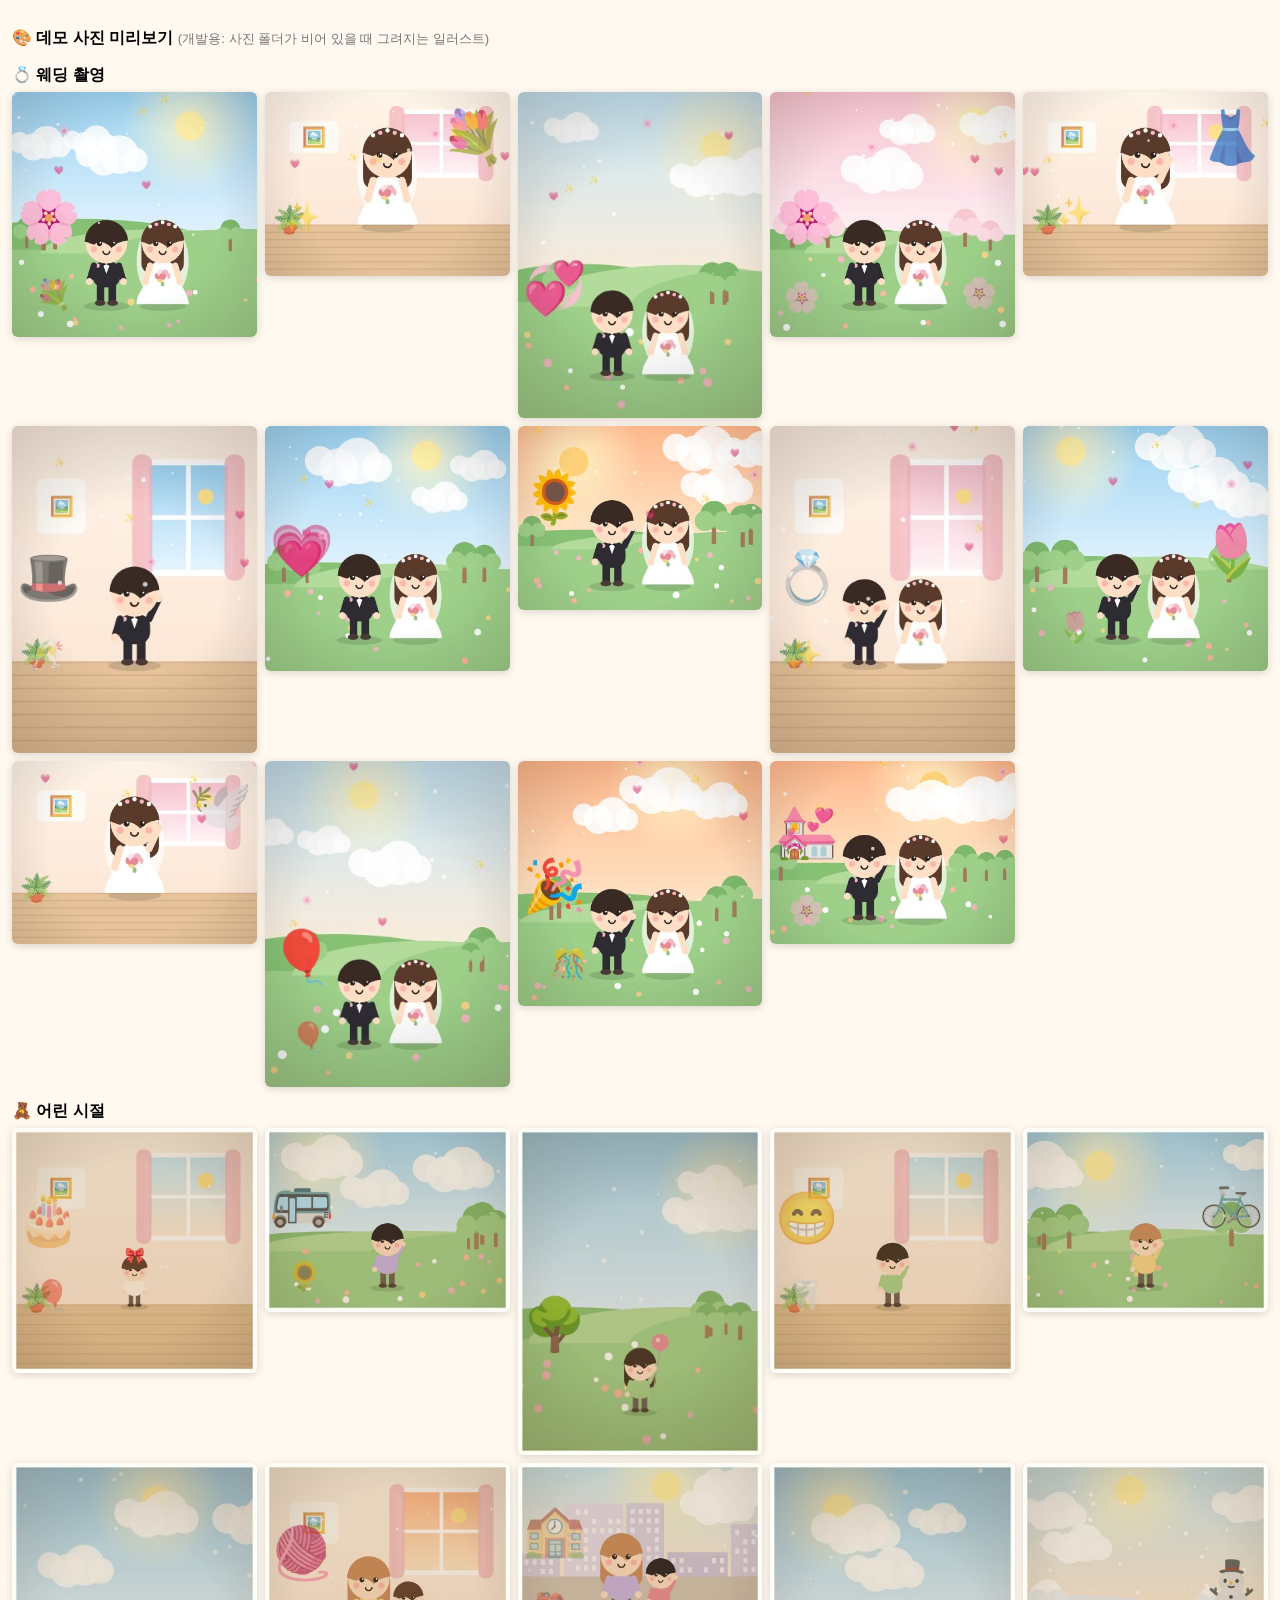
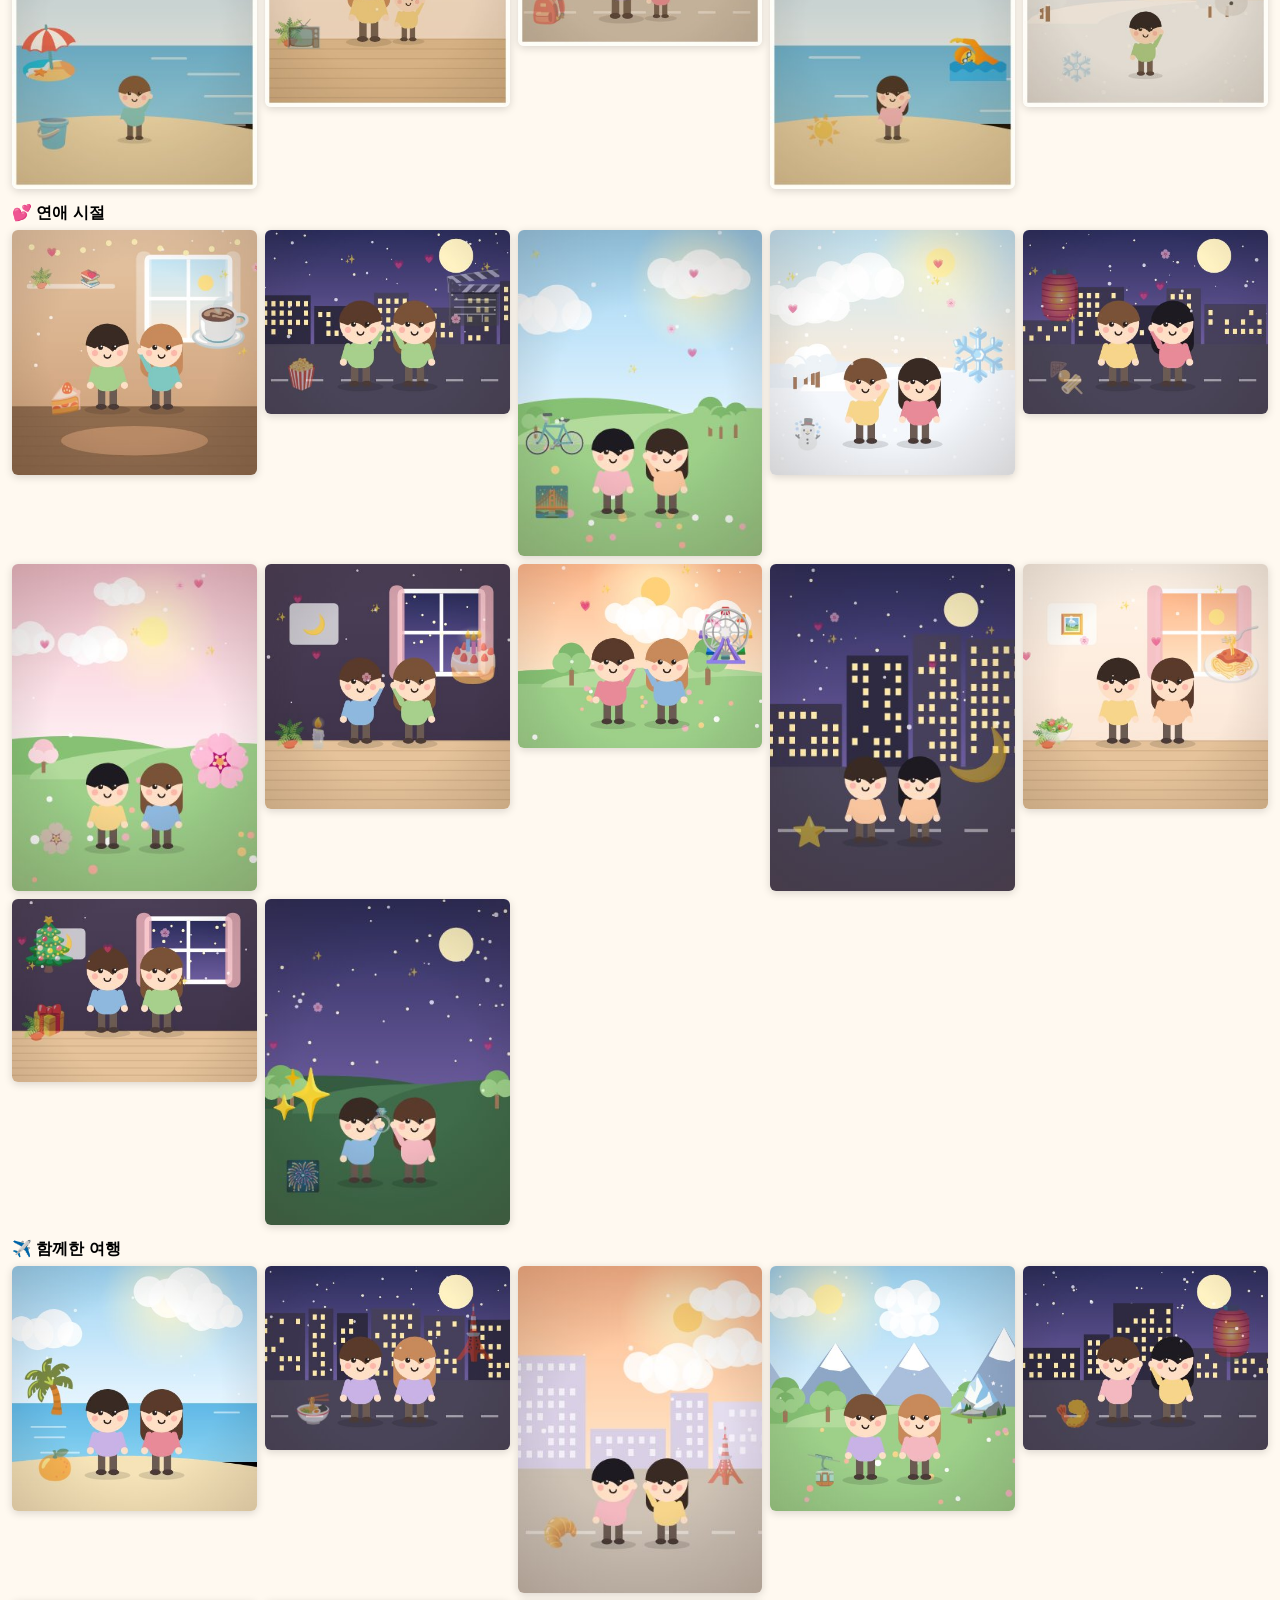
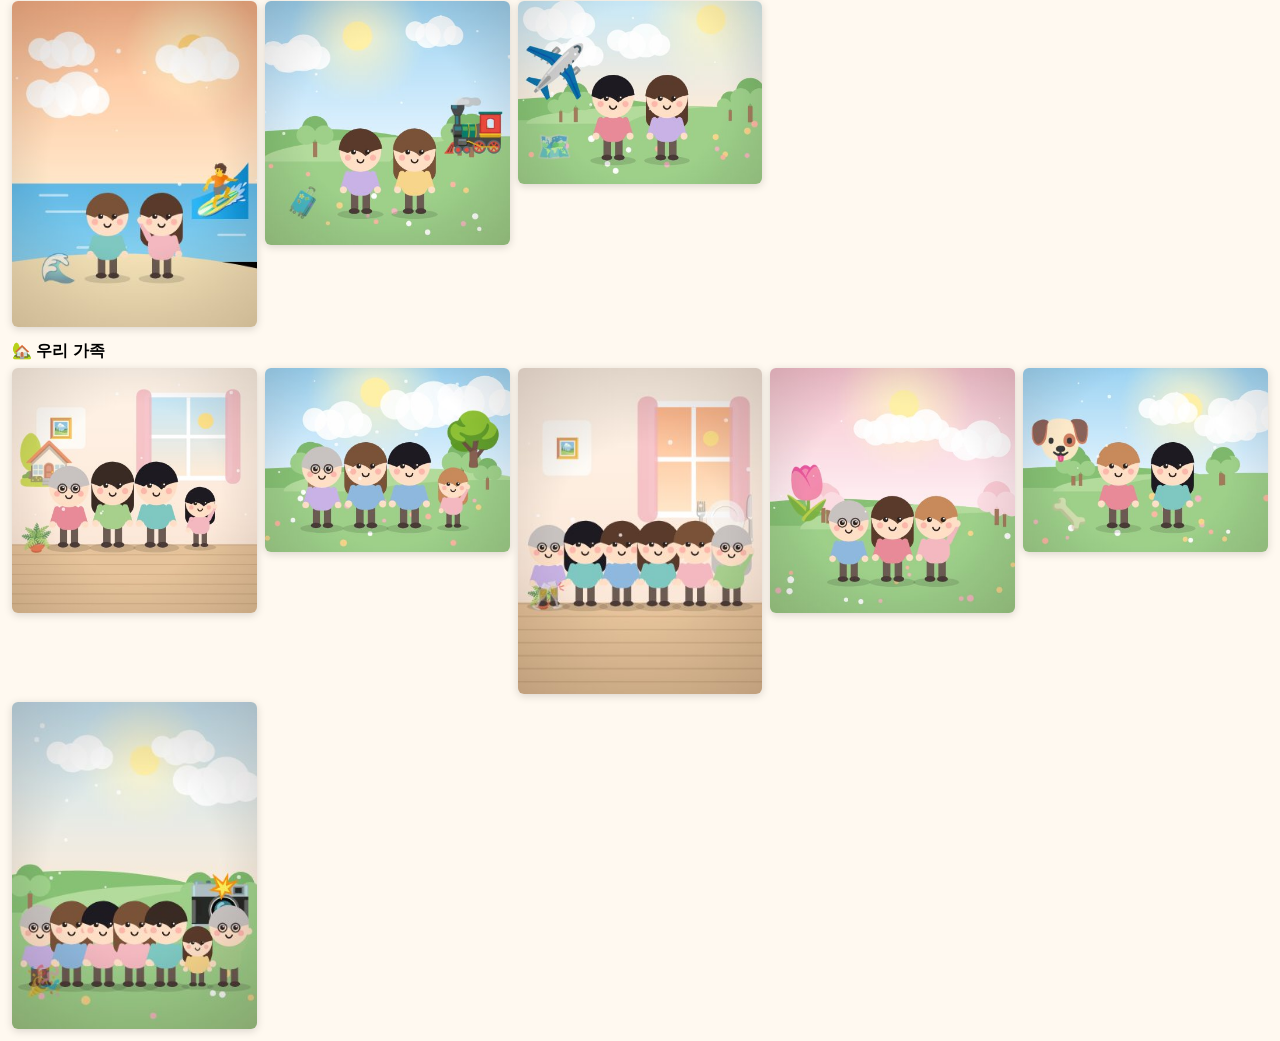
==== tools/demo-preview.html @ 97f48010 "MarriageVillage: 걸어서 구경하는 3D 모바일 청첩장 템플릿 Co-Authored-By: Claude Fable 5.1 <noreply@anthropic.com>" ====
<!doctype html>
<html lang="ko"><head><meta charset="utf-8"><title>데모 사진 미리보기</title>
<style>body{margin:0;background:#FFF9F0;font-family:sans-serif;padding:12px}h2{margin:14px 0 6px;font-size:16px}.g{display:grid;grid-template-columns:repeat(5,1fr);gap:8px}.g img{width:100%;display:block;border-radius:6px;box-shadow:0 2px 8px rgba(0,0,0,.15)}small{color:#777}</style>
<script src="../config.js"></script>
</head><body>
<p><b>🎨 데모 사진 미리보기</b> <small>(개발용: 사진 폴더가 비어 있을 때 그려지는 일러스트)</small></p>
<div id="out"></div>
<script type="module">
import { demoPhoto } from '../src/demo-photos.js';
const out = document.getElementById('out');
for (const t of window.WEDDING.museum.themes) {
  const h = document.createElement('h2'); h.textContent = `${t.emoji} ${t.title}`; out.appendChild(h);
  const g = document.createElement('div'); g.className = 'g'; out.appendChild(g);
  for (let i = 0; i < t.count; i++) {
    const c = demoPhoto(t, i, 420);
    const img = new Image(); img.src = c.toDataURL('image/jpeg', .85); img.title = t.captions?.[i] || '';
    g.appendChild(img);
  }
}
document.title = 'done';
</script></body></html>
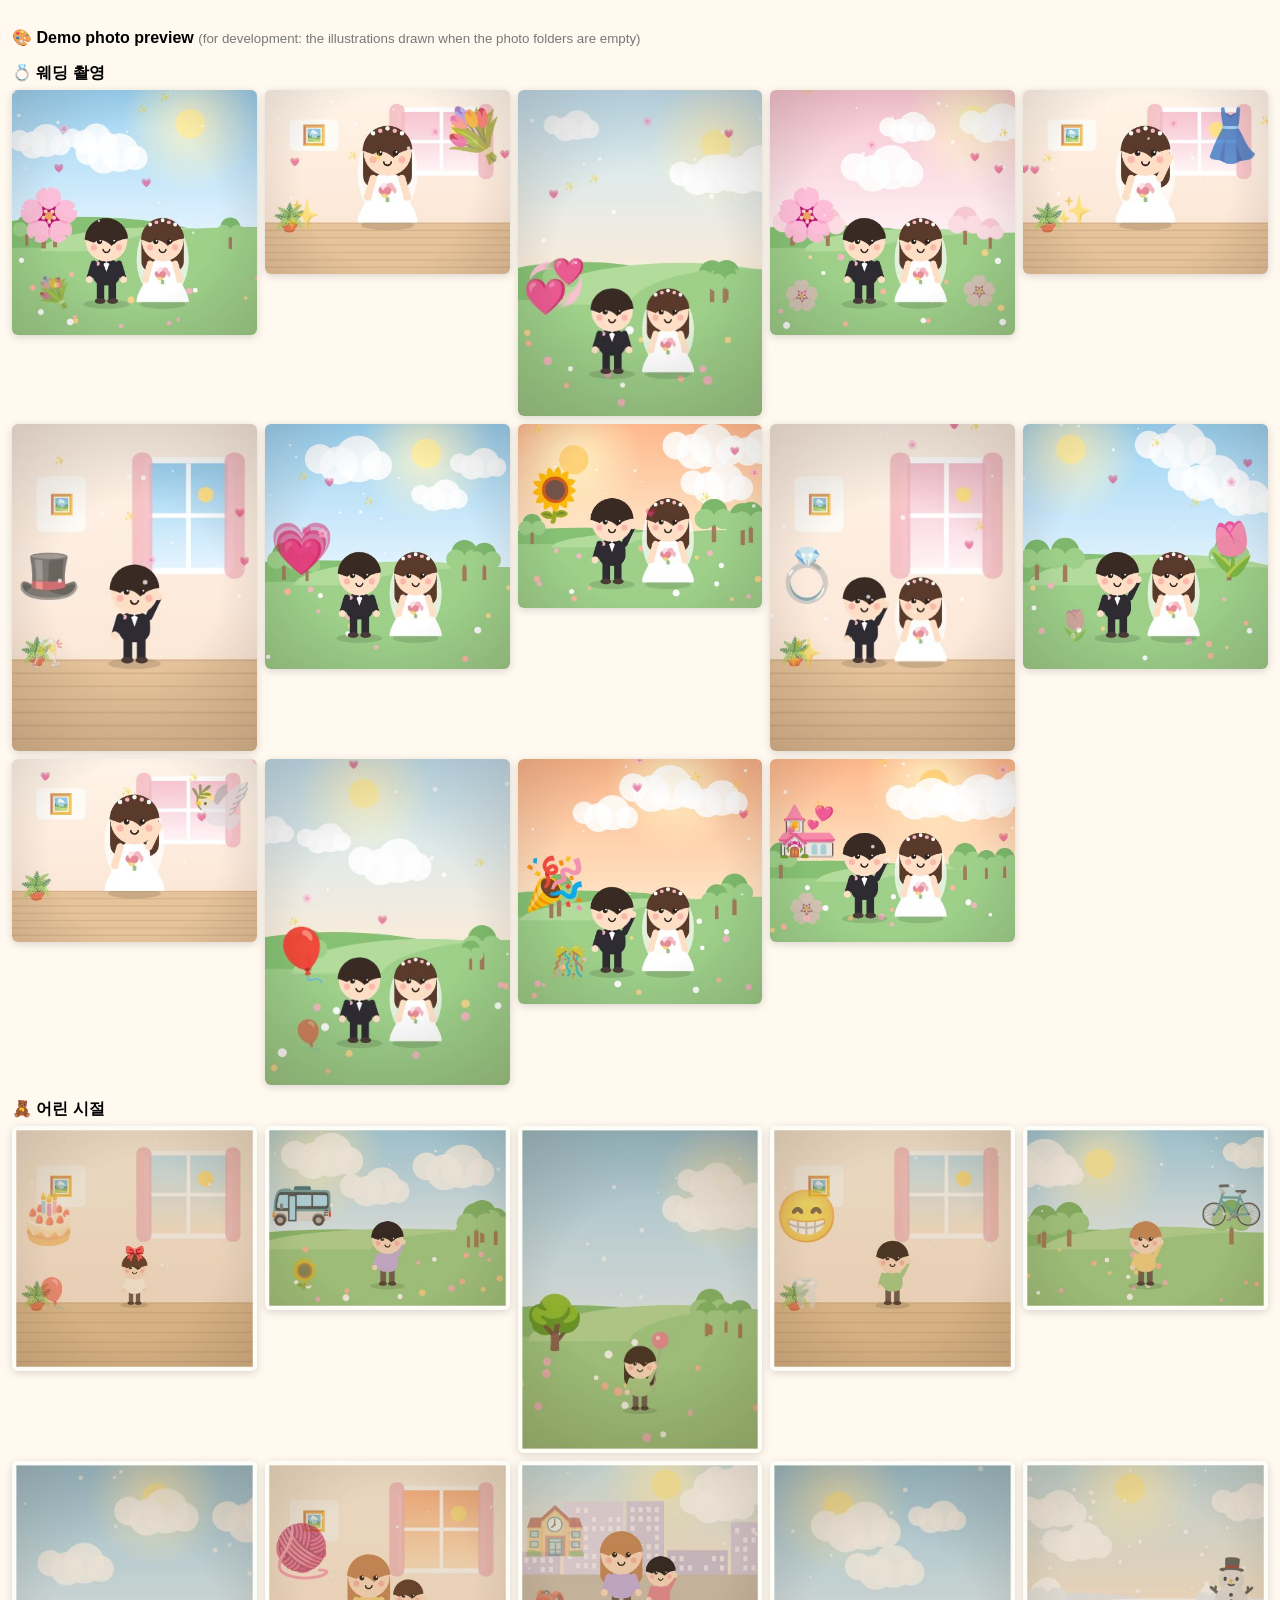
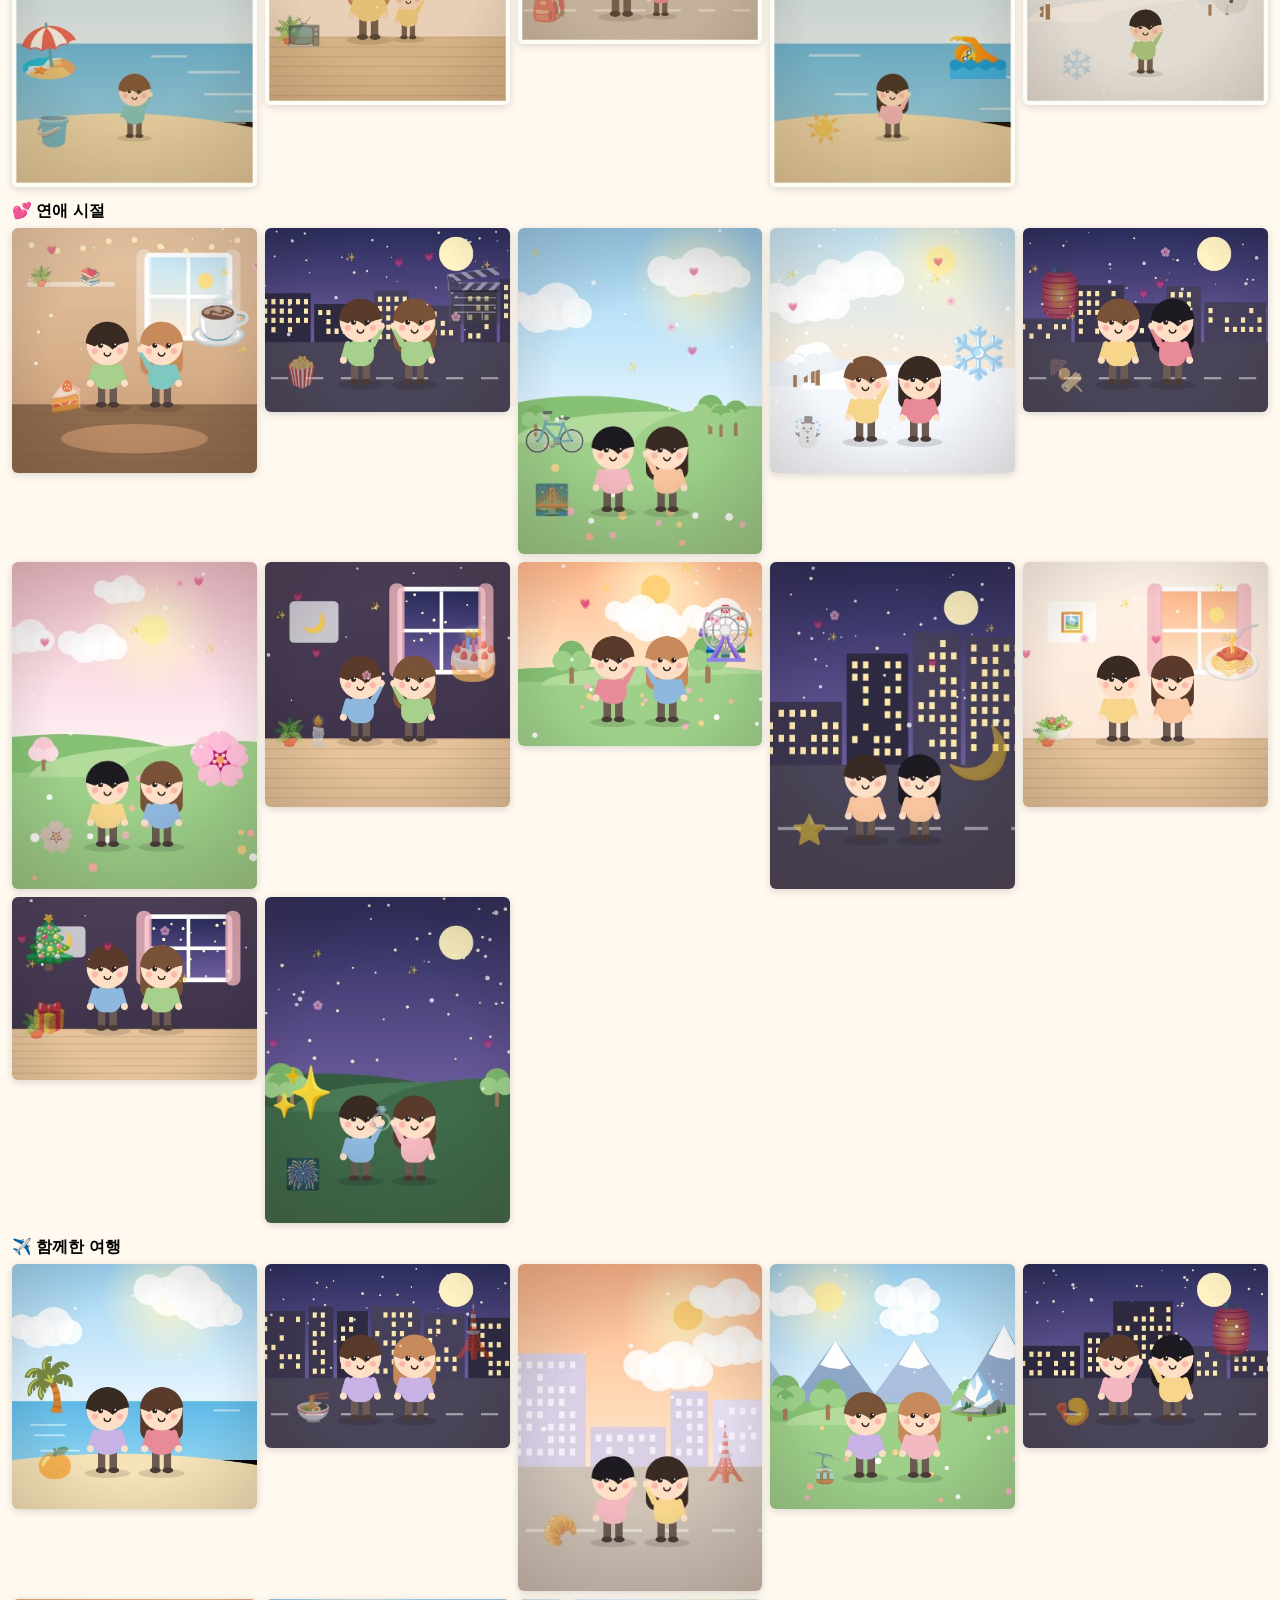
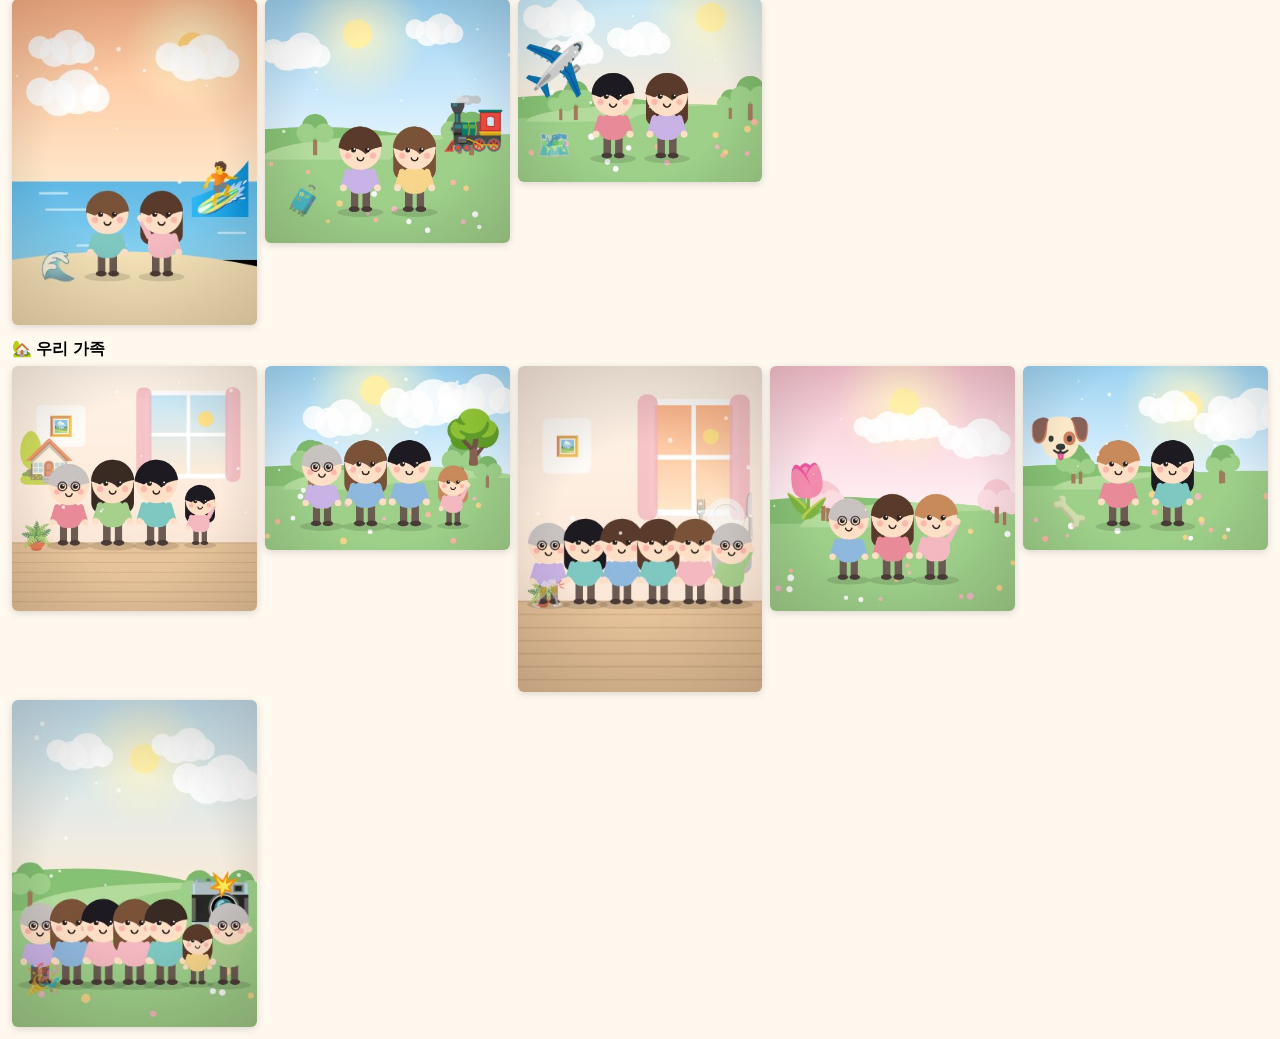
==== commit fad0e9c7: "English/Korean language switch; code comments in English The site now speaks Korean or English. The " ====
--- a/tools/demo-preview.html
+++ b/tools/demo-preview.html
@@ -1,9 +1,9 @@
 <!doctype html>
-<html lang="ko"><head><meta charset="utf-8"><title>데모 사진 미리보기</title>
+<html lang="en"><head><meta charset="utf-8"><title>Demo photo preview</title>
 <style>body{margin:0;background:#FFF9F0;font-family:sans-serif;padding:12px}h2{margin:14px 0 6px;font-size:16px}.g{display:grid;grid-template-columns:repeat(5,1fr);gap:8px}.g img{width:100%;display:block;border-radius:6px;box-shadow:0 2px 8px rgba(0,0,0,.15)}small{color:#777}</style>
 <script src="../config.js"></script>
 </head><body>
-<p><b>🎨 데모 사진 미리보기</b> <small>(개발용: 사진 폴더가 비어 있을 때 그려지는 일러스트)</small></p>
+<p><b>🎨 Demo photo preview</b> <small>(for development: the illustrations drawn when the photo folders are empty)</small></p>
 <div id="out"></div>
 <script type="module">
 import { demoPhoto } from '../src/demo-photos.js';
